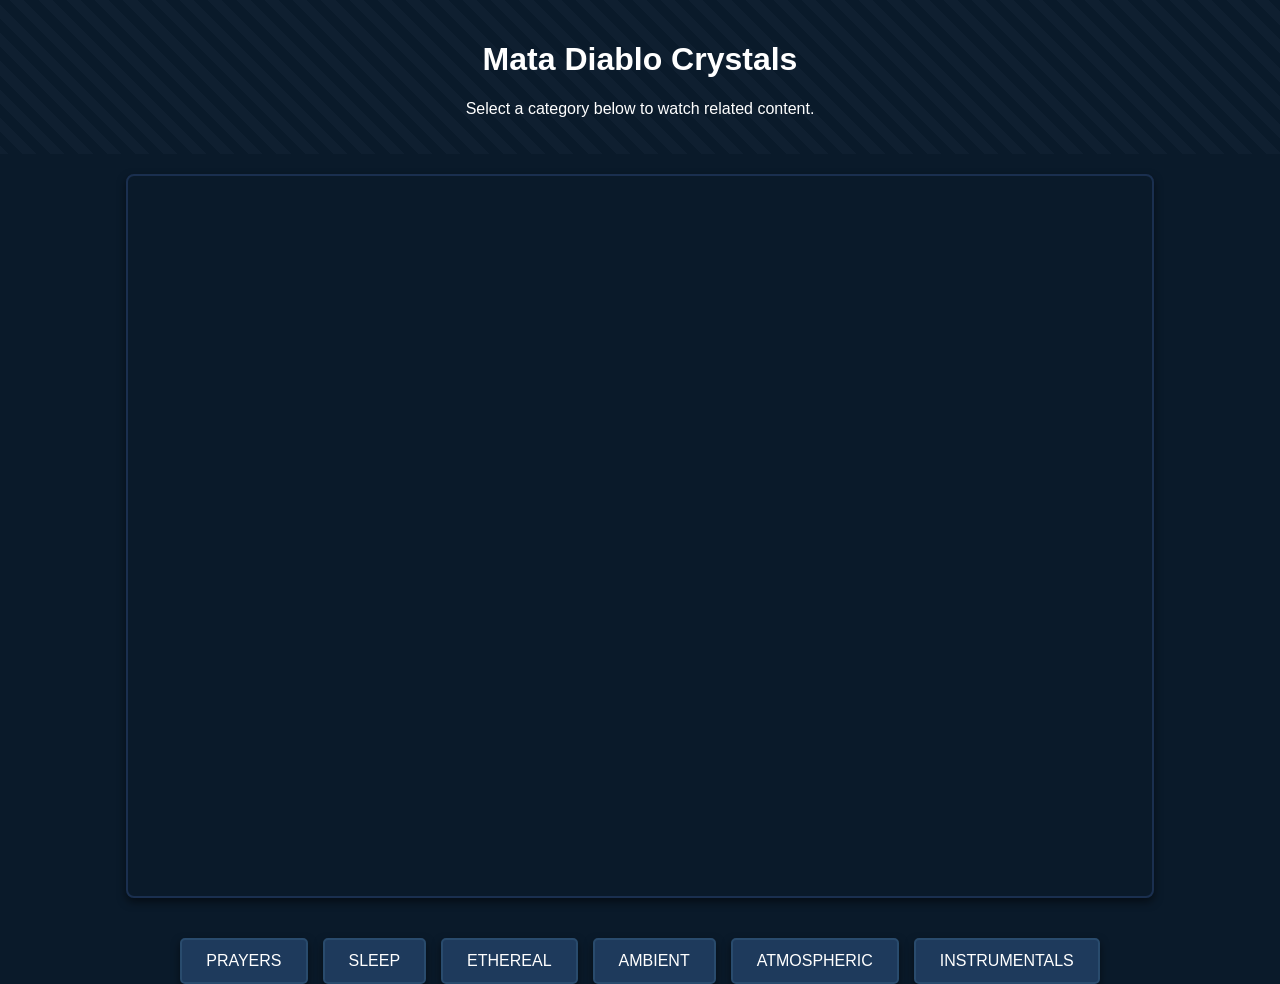
==== index.html @ 860cac1a "Update index.html" ====
<!DOCTYPE html>
<html lang="en">
<head>
  <meta charset="UTF-8">
  <meta name="viewport" content="width=device-width, initial-scale=1.0">
  <title>YouTube Embed Example</title>
  <style>
    /* Background and color theme */
    body {
      background-color: #0a1a2a; /* Dark blue background */
      font-family: Arial, sans-serif;
      color: #ffffff;
      margin: 0;
      padding: 0;
      display: flex;
      flex-direction: column;
      align-items: center;
    }

    /* Carbon fiber effect */
    .carbon-fiber {
      background: repeating-linear-gradient(
        45deg,
        #0a1a2a,
        #0a1a2a 10px,
        #0f1f30 10px,
        #0f1f30 20px
      );
      padding: 20px;
      width: 100%;
      text-align: center;
    }

    /* Container for responsive video */
    .video-container {
      position: relative;
      width: 80%;
      padding-bottom: 56.25%; /* 16:9 aspect ratio */
      height: 0;
      margin: 20px auto;
      border: 2px solid #1a2f4f;
      border-radius: 8px;
      overflow: hidden;
      box-shadow: 0 4px 8px rgba(0, 0, 0, 0.5);
    }

    .video-container iframe {
      position: absolute;
      top: 0;
      left: 0;
      width: 100%;
      height: 100%;
    }

    /* Button styling */
    .button-container {
      display: flex;
      flex-wrap: wrap;
      justify-content: center;
      gap: 15px;
      margin-top: 20px;
    }

    .button {
      padding: 12px 24px;
      font-size: 16px;
      color: #ffffff;
      background-color: #1e3a5c;
      border: 2px solid #294b6d;
      border-radius: 5px;
      cursor: pointer;
      text-transform: uppercase;
      transition: 0.3s;
      box-shadow: 0 4px 8px rgba(0, 0, 0, 0.5);
      text-decoration: none;
    }

    .button:hover {
      background-color: #294b6d;
      border-color: #3a5c7e;
      box-shadow: 0 6px 12px rgba(0, 0, 0, 0.7);
    }

    .button:active {
      transform: scale(0.95);
    }
  </style>
</head>
<body>

  <div class="carbon-fiber">
    <h1>Mata Diablo Crystals</h1>
    <p>Select a category below to watch related content.</p>
  </div>

  <!-- Responsive Video Embed -->
  <div class="video-container">
    <iframe 
      src="https://www.youtube.com/embed/J10XusUuFRA" 
      frameborder="0" 
      allow="autoplay; encrypted-media" 
      allowfullscreen>
    </iframe>
  </div>

  <!-- Buttons for Categories -->
  <div class="button-container">
    <a href="#" class="button">Prayers</a>
    <a href="#" class="button">Sleep</a>
    <a href="#" class="button">Ethereal</a>
    <a href="#" class="button">Ambient</a>
    <a href="#" class="button">Atmospheric</a>
    <a href="#" class="button">Instrumentals</a>
  </div>

</body>
</html>
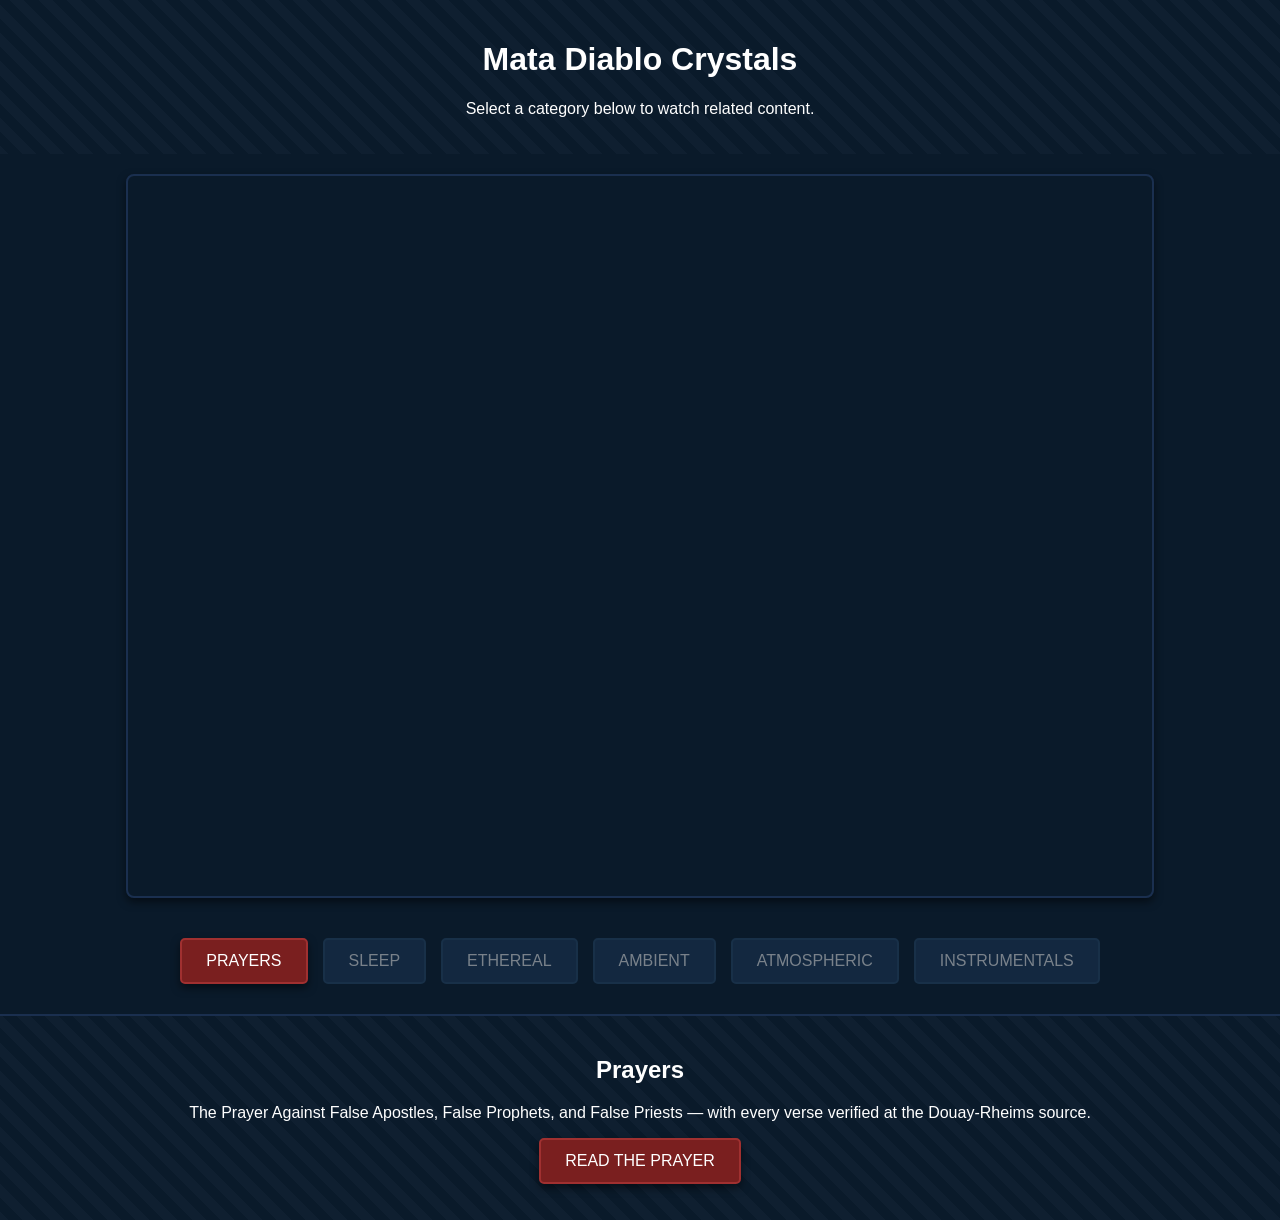
==== commit f590d68d: "Dedicated prayers section: Prayer Against False Apostles with verified DRB spine, generator link, ho" ====
--- a/index.html
+++ b/index.html
@@ -3,7 +3,7 @@
 <head>
   <meta charset="UTF-8">
   <meta name="viewport" content="width=device-width, initial-scale=1.0">
-  <title>YouTube Embed Example</title>
+  <title>Mata Diablo Crystals</title>
   <style>
     /* Background and color theme */
     body {
@@ -59,6 +59,7 @@
       justify-content: center;
       gap: 15px;
       margin-top: 20px;
+      margin-bottom: 30px;
     }
 
     .button {
@@ -73,6 +74,7 @@
       transition: 0.3s;
       box-shadow: 0 4px 8px rgba(0, 0, 0, 0.5);
       text-decoration: none;
+      display: inline-block;
     }
 
     .button:hover {
@@ -83,6 +85,22 @@
 
     .button:active {
       transform: scale(0.95);
+    }
+
+    .button.featured {
+      background-color: #7a1f1f;
+      border-color: #a03030;
+    }
+
+    .button.featured:hover {
+      background-color: #a03030;
+      border-color: #c04040;
+    }
+
+    .button.disabled {
+      opacity: 0.45;
+      cursor: not-allowed;
+      box-shadow: none;
     }
   </style>
 </head>
@@ -95,22 +113,31 @@
 
   <!-- Responsive Video Embed -->
   <div class="video-container">
-    <iframe 
-      src="https://www.youtube.com/embed/J10XusUuFRA" 
-      frameborder="0" 
-      allow="autoplay; encrypted-media" 
+    <iframe
+      src="https://www.youtube.com/embed/J10XusUuFRA"
+      frameborder="0"
+      allow="autoplay; encrypted-media"
       allowfullscreen>
     </iframe>
   </div>
 
   <!-- Buttons for Categories -->
   <div class="button-container">
-    <a href="#" class="button">Prayers</a>
-    <a href="#" class="button">Sleep</a>
-    <a href="#" class="button">Ethereal</a>
-    <a href="#" class="button">Ambient</a>
-    <a href="#" class="button">Atmospheric</a>
-    <a href="#" class="button">Instrumentals</a>
+    <a href="prayers.html" class="button featured">Prayers</a>
+    <span class="button disabled" title="Opening soon">Sleep</span>
+    <span class="button disabled" title="Opening soon">Ethereal</span>
+    <span class="button disabled" title="Opening soon">Ambient</span>
+    <span class="button disabled" title="Opening soon">Atmospheric</span>
+    <span class="button disabled" title="Opening soon">Instrumentals</span>
+  </div>
+
+  <!-- Prayer section teaser -->
+  <div class="carbon-fiber" style="border-top: 2px solid #1a2f4f;">
+    <h2>Prayers</h2>
+    <p>The Prayer Against False Apostles, False Prophets, and False Priests — with every verse verified at the Douay-Rheims source.</p>
+    <p style="margin-top: 12px;">
+      <a href="prayers.html" class="button featured">Read the Prayer</a>
+    </p>
   </div>
 
 </body>
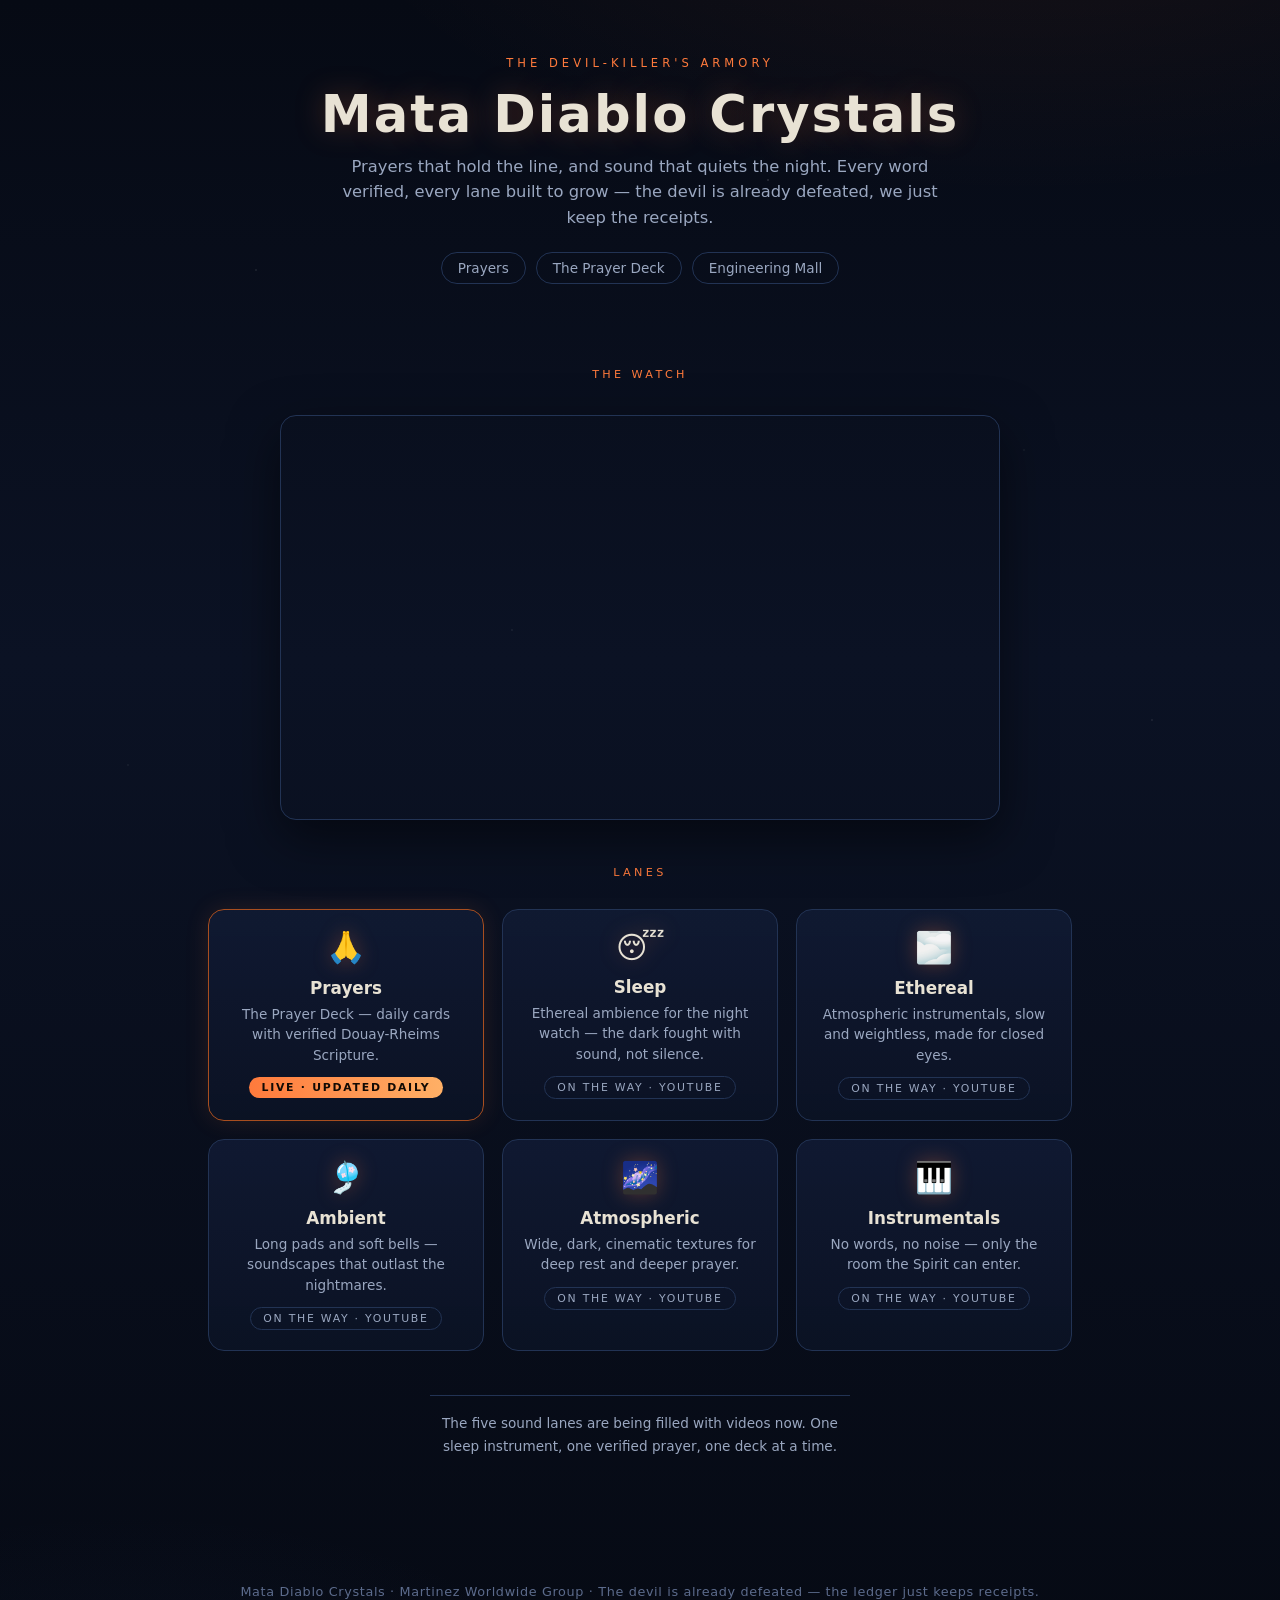
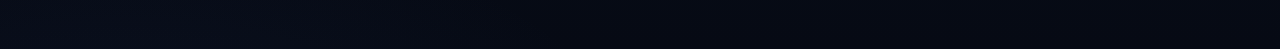
==== commit 1c3c99a5: "Hub redesign + Prayer Deck mirror: lane cards for the five sound channels, prayers as stacked daily " ====
--- a/index.html
+++ b/index.html
@@ -4,141 +4,125 @@
   <meta charset="UTF-8">
   <meta name="viewport" content="width=device-width, initial-scale=1.0">
   <title>Mata Diablo Crystals</title>
+  <link rel="stylesheet" href="style.css">
   <style>
-    /* Background and color theme */
-    body {
-      background-color: #0a1a2a; /* Dark blue background */
-      font-family: Arial, sans-serif;
-      color: #ffffff;
-      margin: 0;
-      padding: 0;
-      display: flex;
-      flex-direction: column;
-      align-items: center;
+    /* Hub-specific additions on top of the deck stylesheet */
+    .lanes { display: grid; grid-template-columns: repeat(auto-fill, minmax(230px, 1fr)); gap: 18px; margin-top: 30px; }
+    .lane {
+      background: linear-gradient(180deg, rgba(16, 26, 51, .9), rgba(11, 18, 36, .95));
+      border: 1px solid var(--line);
+      border-radius: 16px;
+      padding: 20px;
+      text-align: center;
+      transition: transform .25s ease, border-color .25s ease, box-shadow .25s ease;
     }
-
-    /* Carbon fiber effect */
-    .carbon-fiber {
-      background: repeating-linear-gradient(
-        45deg,
-        #0a1a2a,
-        #0a1a2a 10px,
-        #0f1f30 10px,
-        #0f1f30 20px
-      );
-      padding: 20px;
+    .lane:hover { transform: translateY(-4px); border-color: var(--line-bright); }
+    .lane.live { border-color: var(--ember-dim); box-shadow: 0 0 24px rgba(255, 122, 60, .12); }
+    .lane .l-icon { font-size: 1.9rem; filter: drop-shadow(0 0 10px rgba(255, 122, 60, .3)); }
+    .lane h3 { margin: 12px 0 6px; font-size: 1.05rem; }
+    .lane p { color: var(--text-dim); font-size: .85rem; line-height: 1.5; margin: 0; }
+    .lane .l-state {
+      display: inline-block;
+      margin-top: 12px;
+      font-size: .68rem;
+      letter-spacing: .16em;
+      text-transform: uppercase;
+      border-radius: 999px;
+      padding: 4px 12px;
+    }
+    .l-state.live-tag { color: #120a04; background: linear-gradient(90deg, var(--ember), var(--ember-hot)); font-weight: 700; }
+    .l-state.soon-tag { color: var(--text-dim); border: 1px solid var(--line); }
+    .video-wrap {
+      position: relative;
       width: 100%;
+      max-width: 720px;
+      margin: 34px auto 0;
+      aspect-ratio: 16 / 9;
+      border: 1px solid var(--line);
+      border-radius: 16px;
+      overflow: hidden;
+      box-shadow: 0 18px 50px rgba(0, 0, 0, .5);
+    }
+    .video-wrap iframe { position: absolute; inset: 0; width: 100%; height: 100%; border: 0; }
+    .section-label {
       text-align: center;
-    }
-
-    /* Container for responsive video */
-    .video-container {
-      position: relative;
-      width: 80%;
-      padding-bottom: 56.25%; /* 16:9 aspect ratio */
-      height: 0;
-      margin: 20px auto;
-      border: 2px solid #1a2f4f;
-      border-radius: 8px;
-      overflow: hidden;
-      box-shadow: 0 4px 8px rgba(0, 0, 0, 0.5);
-    }
-
-    .video-container iframe {
-      position: absolute;
-      top: 0;
-      left: 0;
-      width: 100%;
-      height: 100%;
-    }
-
-    /* Button styling */
-    .button-container {
-      display: flex;
-      flex-wrap: wrap;
-      justify-content: center;
-      gap: 15px;
-      margin-top: 20px;
-      margin-bottom: 30px;
-    }
-
-    .button {
-      padding: 12px 24px;
-      font-size: 16px;
-      color: #ffffff;
-      background-color: #1e3a5c;
-      border: 2px solid #294b6d;
-      border-radius: 5px;
-      cursor: pointer;
+      letter-spacing: .3em;
       text-transform: uppercase;
-      transition: 0.3s;
-      box-shadow: 0 4px 8px rgba(0, 0, 0, 0.5);
-      text-decoration: none;
-      display: inline-block;
-    }
-
-    .button:hover {
-      background-color: #294b6d;
-      border-color: #3a5c7e;
-      box-shadow: 0 6px 12px rgba(0, 0, 0, 0.7);
-    }
-
-    .button:active {
-      transform: scale(0.95);
-    }
-
-    .button.featured {
-      background-color: #7a1f1f;
-      border-color: #a03030;
-    }
-
-    .button.featured:hover {
-      background-color: #a03030;
-      border-color: #c04040;
-    }
-
-    .button.disabled {
-      opacity: 0.45;
-      cursor: not-allowed;
-      box-shadow: none;
+      font-size: .7rem;
+      color: var(--ember);
+      margin: 46px 0 0;
     }
   </style>
 </head>
 <body>
 
-  <div class="carbon-fiber">
+  <header class="site">
+    <div class="kicker">The Devil-Killer's Armory</div>
     <h1>Mata Diablo Crystals</h1>
-    <p>Select a category below to watch related content.</p>
-  </div>
+    <p class="sub">Prayers that hold the line, and sound that quiets the night. Every word verified, every lane built to grow — the devil is already defeated, we just keep the receipts.</p>
+    <nav class="site-links">
+      <a href="prayers.html">Prayers</a>
+      <a href="https://martinezworldwide.github.io/PrayerGenerator/">The Prayer Deck</a>
+      <a href="https://martinezworldwide.github.io/engineering-mall/">Engineering Mall</a>
+    </nav>
+  </header>
 
-  <!-- Responsive Video Embed -->
-  <div class="video-container">
-    <iframe
-      src="https://www.youtube.com/embed/J10XusUuFRA"
-      frameborder="0"
-      allow="autoplay; encrypted-media"
-      allowfullscreen>
-    </iframe>
-  </div>
+  <main>
+    <div class="section-label">The watch</div>
+    <div class="video-wrap">
+      <iframe src="https://www.youtube.com/embed/J10XusUuFRA" frameborder="0" allow="autoplay; encrypted-media" allowfullscreen></iframe>
+    </div>
 
-  <!-- Buttons for Categories -->
-  <div class="button-container">
-    <a href="prayers.html" class="button featured">Prayers</a>
-    <span class="button disabled" title="Opening soon">Sleep</span>
-    <span class="button disabled" title="Opening soon">Ethereal</span>
-    <span class="button disabled" title="Opening soon">Ambient</span>
-    <span class="button disabled" title="Opening soon">Atmospheric</span>
-    <span class="button disabled" title="Opening soon">Instrumentals</span>
-  </div>
+    <div class="section-label">Lanes</div>
+    <div class="lanes">
+      <a href="prayers.html" class="lane live" style="text-decoration:none;color:inherit;">
+        <div class="l-icon">🙏</div>
+        <h3>Prayers</h3>
+        <p>The Prayer Deck — daily cards with verified Douay-Rheims Scripture.</p>
+        <span class="l-state live-tag">Live · updated daily</span>
+      </a>
+      <div class="lane">
+        <div class="l-icon">😴</div>
+        <h3>Sleep</h3>
+        <p>Ethereal ambience for the night watch — the dark fought with sound, not silence.</p>
+        <span class="l-state soon-tag">On the way · YouTube</span>
+      </div>
+      <div class="lane">
+        <div class="l-icon">🌫️</div>
+        <h3>Ethereal</h3>
+        <p>Atmospheric instrumentals, slow and weightless, made for closed eyes.</p>
+        <span class="l-state soon-tag">On the way · YouTube</span>
+      </div>
+      <div class="lane">
+        <div class="l-icon">🎐</div>
+        <h3>Ambient</h3>
+        <p>Long pads and soft bells — soundscapes that outlast the nightmares.</p>
+        <span class="l-state soon-tag">On the way · YouTube</span>
+      </div>
+      <div class="lane">
+        <div class="l-icon">🌌</div>
+        <h3>Atmospheric</h3>
+        <p>Wide, dark, cinematic textures for deep rest and deeper prayer.</p>
+        <span class="l-state soon-tag">On the way · YouTube</span>
+      </div>
+      <div class="lane">
+        <div class="l-icon">🎹</div>
+        <h3>Instrumentals</h3>
+        <p>No words, no noise — only the room the Spirit can enter.</p>
+        <span class="l-state soon-tag">On the way · YouTube</span>
+      </div>
+    </div>
 
-  <!-- Prayer section teaser -->
-  <div class="carbon-fiber" style="border-top: 2px solid #1a2f4f;">
-    <h2>Prayers</h2>
-    <p>The Prayer Against False Apostles, False Prophets, and False Priests — with every verse verified at the Douay-Rheims source.</p>
-    <p style="margin-top: 12px;">
-      <a href="prayers.html" class="button featured">Read the Prayer</a>
-    </p>
-  </div>
+    <div class="deck-foot">
+      <div class="rule">
+        The five sound lanes are being filled with videos now. One sleep instrument, one verified prayer, one deck at a time.
+      </div>
+    </div>
+  </main>
+
+  <footer class="site">
+    Mata Diablo Crystals · Martinez Worldwide Group · The devil is already defeated — the ledger just keeps receipts.
+  </footer>
 
 </body>
 </html>
--- a/style.css
+++ b/style.css
@@ -0,0 +1,310 @@
+/* The Prayer Deck — Mata Diablo Crystals
+   Night ledger palette: deep indigo night, ember accents, scripture in serif. */
+
+:root {
+  --night-0: #060a14;
+  --night-1: #0b1224;
+  --night-2: #101a33;
+  --line: #223354;
+  --line-bright: #33507d;
+  --ember: #ff7a3c;
+  --ember-hot: #ffb066;
+  --ember-dim: #a84e1f;
+  --text: #e8e2d4;
+  --text-dim: #9aa7c0;
+  --gold: #d9b36a;
+}
+
+* { box-sizing: border-box; }
+
+html { scroll-behavior: smooth; }
+
+body {
+  margin: 0;
+  font-family: "Segoe UI", system-ui, -apple-system, sans-serif;
+  background:
+    radial-gradient(1200px 600px at 80% -10%, rgba(255, 122, 60, 0.08), transparent 60%),
+    radial-gradient(900px 500px at 10% 110%, rgba(60, 90, 160, 0.10), transparent 60%),
+    linear-gradient(180deg, var(--night-0), var(--night-1) 40%, var(--night-0));
+  color: var(--text);
+  min-height: 100vh;
+}
+
+/* faint starfield */
+body::before {
+  content: "";
+  position: fixed;
+  inset: 0;
+  pointer-events: none;
+  background-image:
+    radial-gradient(1px 1px at 20% 30%, rgba(255,255,255,.5), transparent),
+    radial-gradient(1px 1px at 40% 70%, rgba(255,255,255,.35), transparent),
+    radial-gradient(1.5px 1.5px at 60% 20%, rgba(255,255,255,.4), transparent),
+    radial-gradient(1px 1px at 80% 50%, rgba(255,255,255,.3), transparent),
+    radial-gradient(1px 1px at 90% 80%, rgba(255,255,255,.45), transparent),
+    radial-gradient(1px 1px at 10% 85%, rgba(255,255,255,.3), transparent);
+  opacity: .5;
+}
+
+header.site {
+  text-align: center;
+  padding: 56px 20px 28px;
+  position: relative;
+}
+
+header.site .kicker {
+  letter-spacing: .35em;
+  text-transform: uppercase;
+  font-size: .72rem;
+  color: var(--ember);
+  margin-bottom: 14px;
+}
+
+header.site h1 {
+  font-size: clamp(2rem, 5vw, 3.2rem);
+  margin: 0 0 10px;
+  letter-spacing: .04em;
+  text-shadow: 0 0 30px rgba(255, 122, 60, .25);
+}
+
+header.site p.sub {
+  color: var(--text-dim);
+  max-width: 620px;
+  margin: 0 auto;
+  font-size: 1.02rem;
+  line-height: 1.55;
+}
+
+nav.site-links {
+  margin-top: 22px;
+  display: flex;
+  gap: 10px;
+  justify-content: center;
+  flex-wrap: wrap;
+}
+
+nav.site-links a {
+  color: var(--text-dim);
+  text-decoration: none;
+  border: 1px solid var(--line);
+  border-radius: 999px;
+  padding: 7px 16px;
+  font-size: .85rem;
+  transition: all .2s;
+}
+
+nav.site-links a:hover {
+  color: var(--text);
+  border-color: var(--ember);
+  box-shadow: 0 0 14px rgba(255, 122, 60, .15);
+}
+
+main { max-width: 900px; margin: 0 auto; padding: 10px 18px 80px; }
+
+/* Today's Prayer */
+.today-label {
+  text-align: center;
+  letter-spacing: .3em;
+  text-transform: uppercase;
+  font-size: .7rem;
+  color: var(--ember);
+  margin: 34px 0 14px;
+}
+
+#deck-featured { margin-bottom: 44px; }
+
+/* Card anatomy */
+.deck-card {
+  background: linear-gradient(180deg, rgba(16, 26, 51, .9), rgba(11, 18, 36, .95));
+  border: 1px solid var(--line);
+  border-radius: 18px;
+  padding: 22px 24px;
+  box-shadow: 0 14px 40px rgba(0, 0, 0, .45);
+  transition: transform .25s ease, box-shadow .25s ease, border-color .25s ease;
+}
+
+.deck-card.featured {
+  border-color: var(--ember-dim);
+  box-shadow: 0 0 0 1px rgba(255, 122, 60, .25), 0 18px 60px rgba(0, 0, 0, .55), 0 0 60px rgba(255, 122, 60, .10);
+  background: linear-gradient(180deg, rgba(24, 20, 34, .95), rgba(14, 12, 24, .97));
+}
+
+.card-head { display: flex; gap: 14px; align-items: flex-start; }
+
+.card-icon {
+  font-size: 1.6rem;
+  line-height: 1;
+  padding-top: 4px;
+  filter: drop-shadow(0 0 8px rgba(255, 122, 60, .35));
+}
+
+.card-title-wrap h2 {
+  margin: 0 0 8px;
+  font-size: 1.18rem;
+  line-height: 1.35;
+  letter-spacing: .01em;
+}
+
+.card-meta { display: flex; align-items: center; gap: 10px; flex-wrap: wrap; }
+
+.tag {
+  font-size: .7rem;
+  letter-spacing: .14em;
+  text-transform: uppercase;
+  color: var(--gold);
+  border: 1px solid rgba(217, 179, 106, .4);
+  border-radius: 999px;
+  padding: 3px 10px;
+}
+
+.badge {
+  font-size: .68rem;
+  letter-spacing: .12em;
+  text-transform: uppercase;
+  color: var(--text-dim);
+  border: 1px solid var(--line);
+  border-radius: 999px;
+  padding: 3px 10px;
+}
+
+.badge-today {
+  color: #120a04;
+  background: linear-gradient(90deg, var(--ember), var(--ember-hot));
+  border: none;
+  font-weight: 700;
+  animation: pulse 2.4s ease-in-out infinite;
+}
+
+@keyframes pulse {
+  0%, 100% { box-shadow: 0 0 0 0 rgba(255, 122, 60, .55); }
+  50% { box-shadow: 0 0 0 7px rgba(255, 122, 60, 0); }
+}
+
+.card-desc { color: var(--text-dim); font-size: .94rem; line-height: 1.6; margin: 14px 0 0; }
+
+.card-body {
+  max-height: 0;
+  overflow: hidden;
+  transition: max-height .5s ease;
+  border-top: 1px dashed var(--line);
+  margin-top: 14px;
+}
+
+.card-body > * { padding-top: 14px; }
+
+.card-body p { line-height: 1.75; margin: 0 0 14px; font-size: .98rem; }
+
+.card-body h3 {
+  font-size: .95rem;
+  letter-spacing: .1em;
+  text-transform: uppercase;
+  color: var(--ember);
+  margin: 18px 0 10px;
+}
+
+.card-body .verse {
+  border-left: 3px solid var(--ember-dim);
+  padding: 10px 14px;
+  background: rgba(255, 122, 60, .05);
+  border-radius: 0 10px 10px 0;
+  font-family: Georgia, "Times New Roman", serif;
+  font-style: italic;
+  color: #f3ead9;
+}
+
+.card-body .verse .ref {
+  display: block;
+  font-style: normal;
+  font-size: .75rem;
+  color: var(--text-dim);
+  margin-top: 6px;
+  letter-spacing: .06em;
+}
+
+.litany p { margin-bottom: 8px; }
+.litany .resp {
+  display: inline-block;
+  color: var(--ember);
+  font-size: .8rem;
+  letter-spacing: .08em;
+  text-transform: uppercase;
+  margin-top: 2px;
+}
+
+.spine {
+  background: rgba(10, 16, 32, .8);
+  border: 1px solid var(--line);
+  border-radius: 12px;
+  padding: 16px 18px;
+  margin-top: 18px;
+}
+
+.spine strong { color: var(--gold); font-size: .8rem; letter-spacing: .08em; text-transform: uppercase; }
+
+.spine ul { margin: 10px 0 0; padding-left: 18px; }
+.spine li { margin-bottom: 8px; line-height: 1.6; font-size: .9rem; color: var(--text-dim); }
+.spine .sref { color: var(--ember-hot); font-weight: 600; }
+
+.card-actions { margin-top: 16px; display: flex; gap: 10px; }
+
+.card-actions button {
+  font: inherit;
+  font-size: .85rem;
+  cursor: pointer;
+  border-radius: 999px;
+  padding: 9px 20px;
+  border: 1px solid var(--ember-dim);
+  background: transparent;
+  color: var(--ember-hot);
+  transition: all .2s;
+}
+
+.card-actions button:hover {
+  background: rgba(255, 122, 60, .12);
+  box-shadow: 0 0 16px rgba(255, 122, 60, .2);
+}
+
+.card-actions .copy-btn { border-color: var(--line-bright); color: var(--text-dim); }
+.card-actions .copy-btn:hover { color: var(--text); border-color: var(--ember); background: transparent; }
+
+/* The stacked deck */
+#deck-grid {
+  display: grid;
+  grid-template-columns: repeat(auto-fill, minmax(280px, 1fr));
+  gap: 22px;
+}
+
+.deck-slot { transition: transform .3s ease; }
+
+.deck-slot:hover { transform: translateY(-4px); }
+.deck-slot:hover .deck-card { border-color: var(--line-bright); box-shadow: 0 22px 50px rgba(0, 0, 0, .55); }
+
+.deck-card.lit { border-color: var(--ember); }
+
+.deck-foot {
+  margin-top: 44px;
+  text-align: center;
+  color: var(--text-dim);
+  font-size: .85rem;
+  line-height: 1.7;
+}
+
+.deck-foot .rule {
+  border-top: 1px solid var(--line);
+  max-width: 420px;
+  margin: 0 auto 16px;
+  padding-top: 16px;
+}
+
+footer.site {
+  text-align: center;
+  padding: 30px 20px 50px;
+  color: #5c6b8c;
+  font-size: .8rem;
+  letter-spacing: .05em;
+}
+
+@media (max-width: 560px) {
+  .deck-card { padding: 18px; }
+  .card-icon { font-size: 1.3rem; }
+}
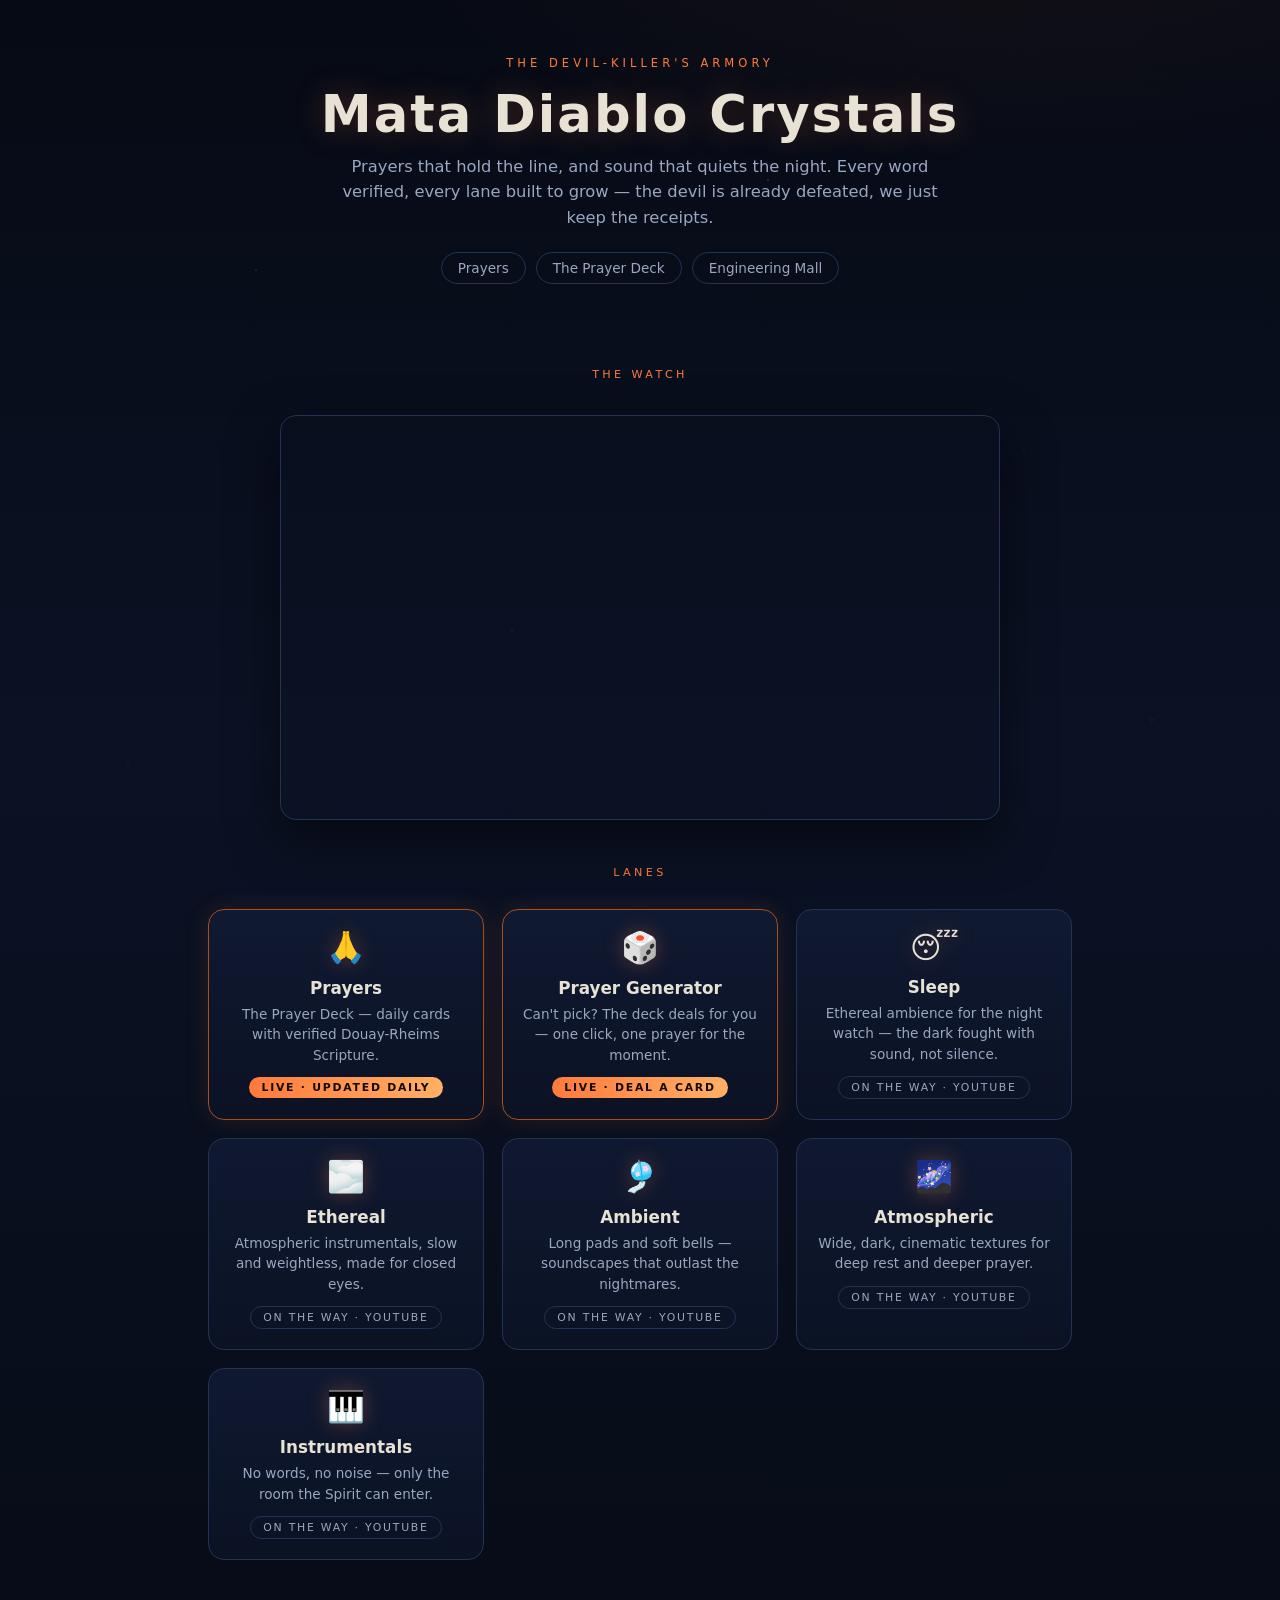
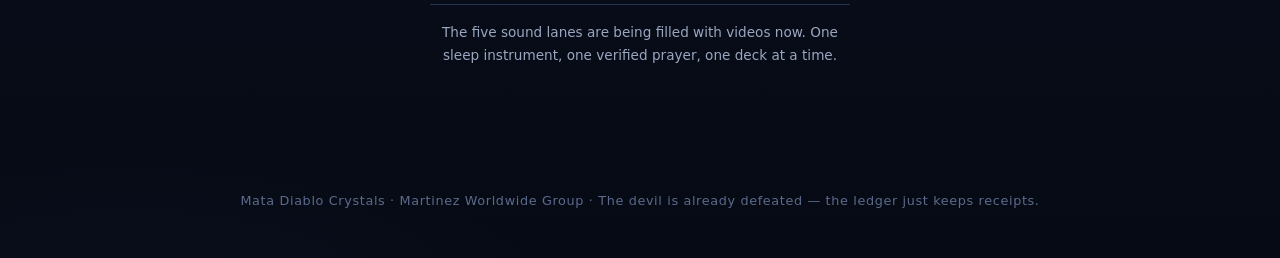
==== commit 7461f0d3: "Hub: Prayer Generator lane card + nav link — its own space on the armory, lanes untouched" ====
--- a/index.html
+++ b/index.html
@@ -81,6 +81,12 @@
         <p>The Prayer Deck — daily cards with verified Douay-Rheims Scripture.</p>
         <span class="l-state live-tag">Live · updated daily</span>
       </a>
+      <a href="https://martinezworldwide.github.io/PrayerGenerator/#generator" class="lane live" style="text-decoration:none;color:inherit;">
+        <div class="l-icon">🎲</div>
+        <h3>Prayer Generator</h3>
+        <p>Can't pick? The deck deals for you — one click, one prayer for the moment.</p>
+        <span class="l-state live-tag">Live · deal a card</span>
+      </a>
       <div class="lane">
         <div class="l-icon">😴</div>
         <h3>Sleep</h3>
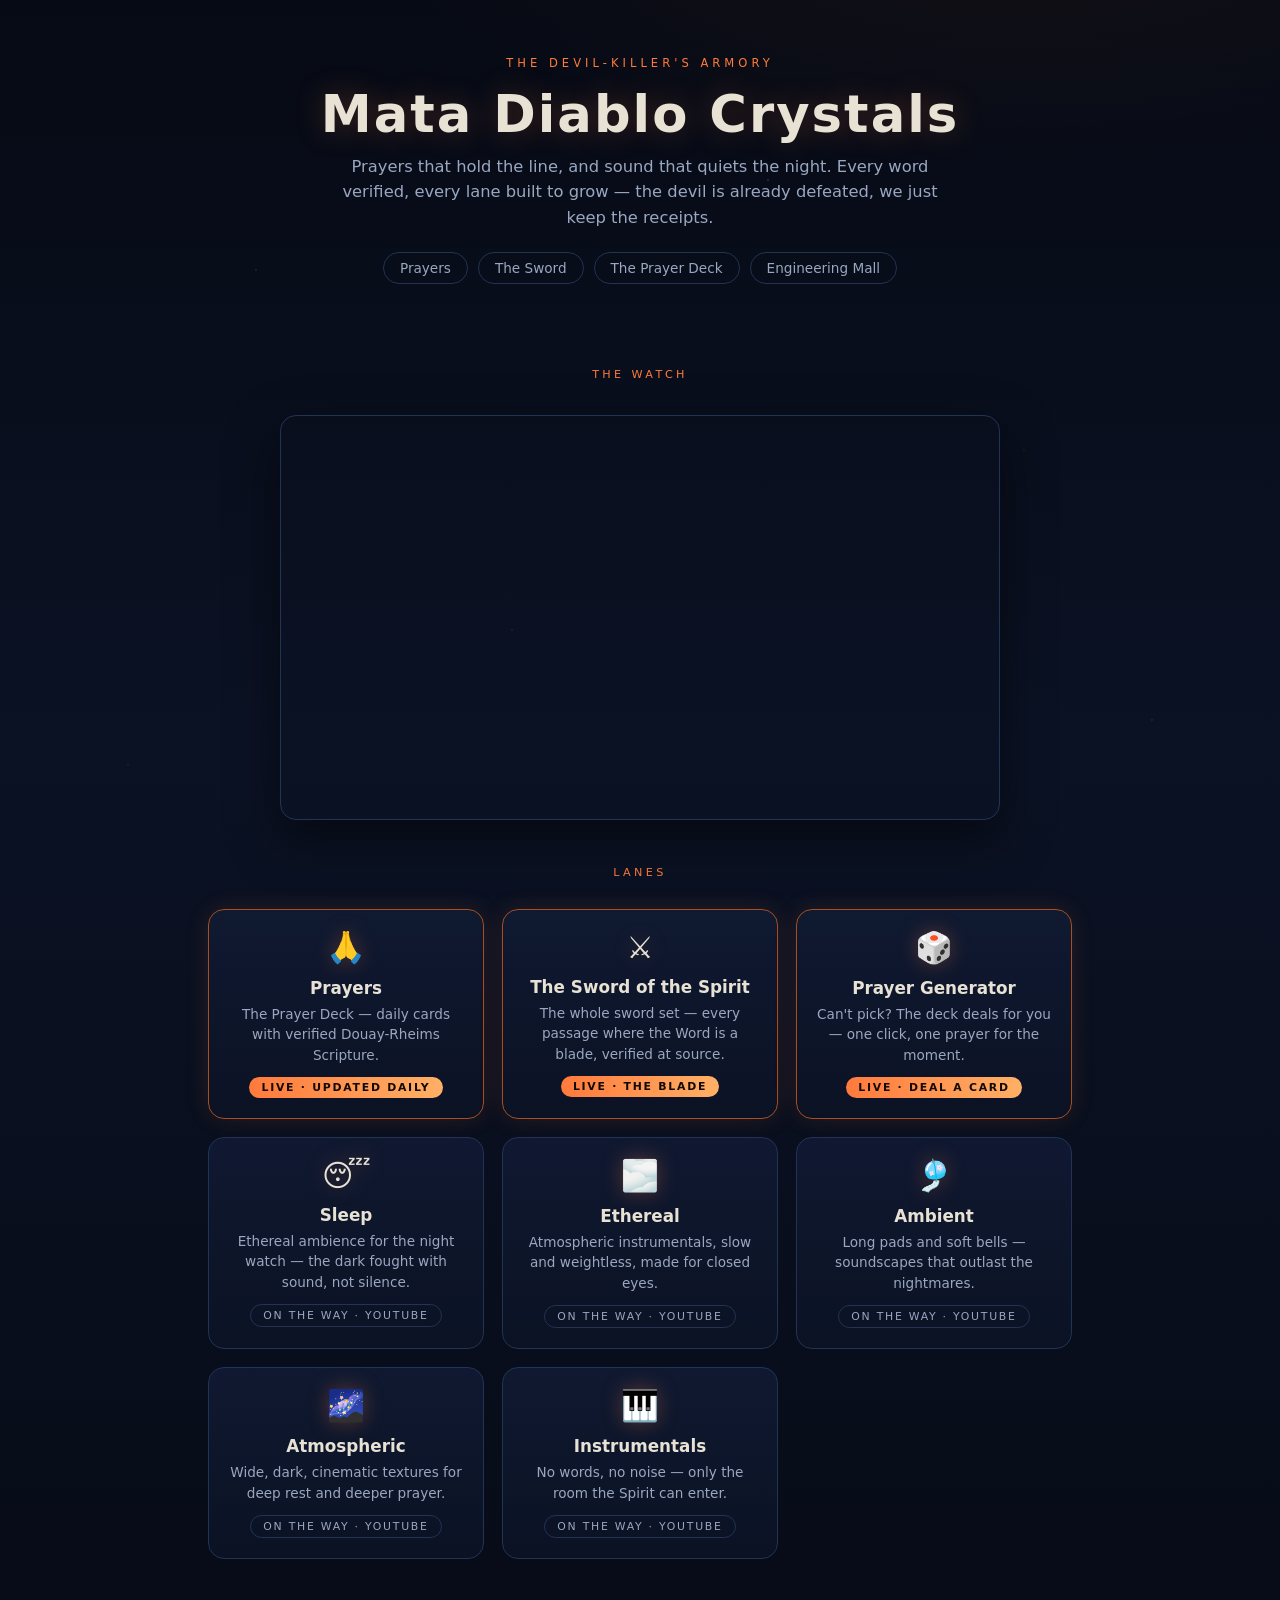
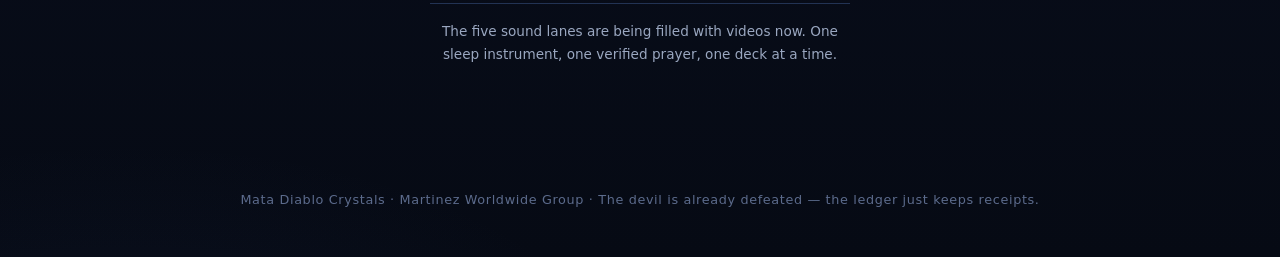
==== commit 2dfc146c: "Sword of the Spirit: full sword set stored (Eph 6:17, Heb 4:12, Rev 19:15, Rev 1:16, Is 49:2, Mt 10:" ====
--- a/index.html
+++ b/index.html
@@ -62,6 +62,7 @@
     <p class="sub">Prayers that hold the line, and sound that quiets the night. Every word verified, every lane built to grow — the devil is already defeated, we just keep the receipts.</p>
     <nav class="site-links">
       <a href="prayers.html">Prayers</a>
+      <a href="swords.html">The Sword</a>
       <a href="https://martinezworldwide.github.io/PrayerGenerator/">The Prayer Deck</a>
       <a href="https://martinezworldwide.github.io/engineering-mall/">Engineering Mall</a>
     </nav>
@@ -80,6 +81,12 @@
         <h3>Prayers</h3>
         <p>The Prayer Deck — daily cards with verified Douay-Rheims Scripture.</p>
         <span class="l-state live-tag">Live · updated daily</span>
+      </a>
+      <a href="swords.html" class="lane live" style="text-decoration:none;color:inherit;">
+        <div class="l-icon">⚔️</div>
+        <h3>The Sword of the Spirit</h3>
+        <p>The whole sword set — every passage where the Word is a blade, verified at source.</p>
+        <span class="l-state live-tag">Live · the blade</span>
       </a>
       <a href="https://martinezworldwide.github.io/PrayerGenerator/#generator" class="lane live" style="text-decoration:none;color:inherit;">
         <div class="l-icon">🎲</div>
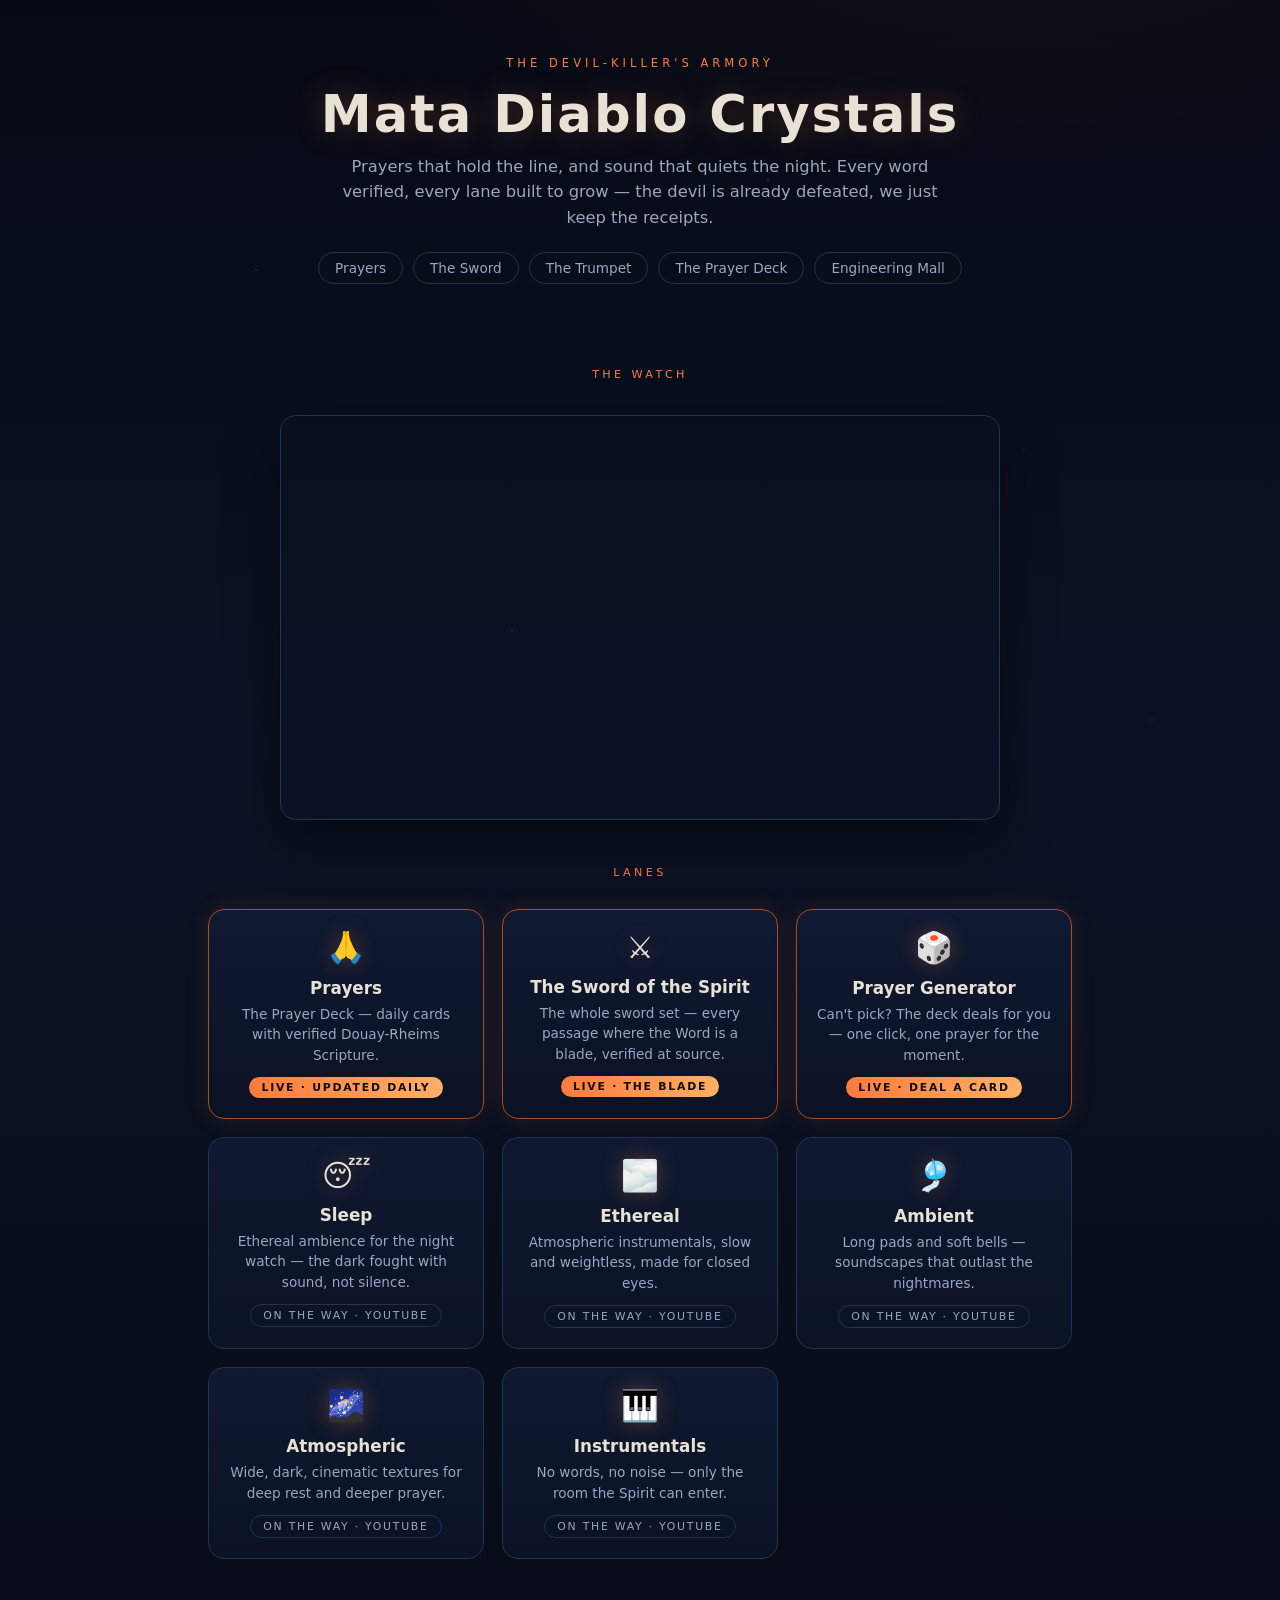
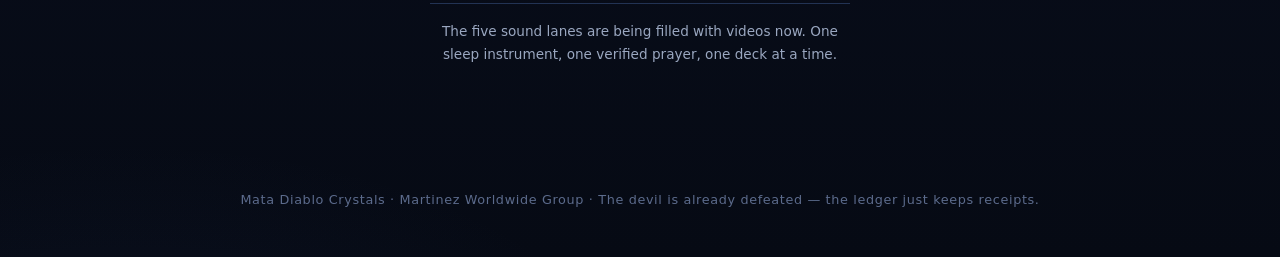
==== commit be3dd687: "Trumpet archive: Dossier No. 1 (Epstein deal, full documented record) + nav" ====
--- a/index.html
+++ b/index.html
@@ -63,6 +63,7 @@
     <nav class="site-links">
       <a href="prayers.html">Prayers</a>
       <a href="swords.html">The Sword</a>
+      <a href="trumpet.html">The Trumpet</a>
       <a href="https://martinezworldwide.github.io/PrayerGenerator/">The Prayer Deck</a>
       <a href="https://martinezworldwide.github.io/engineering-mall/">Engineering Mall</a>
     </nav>
